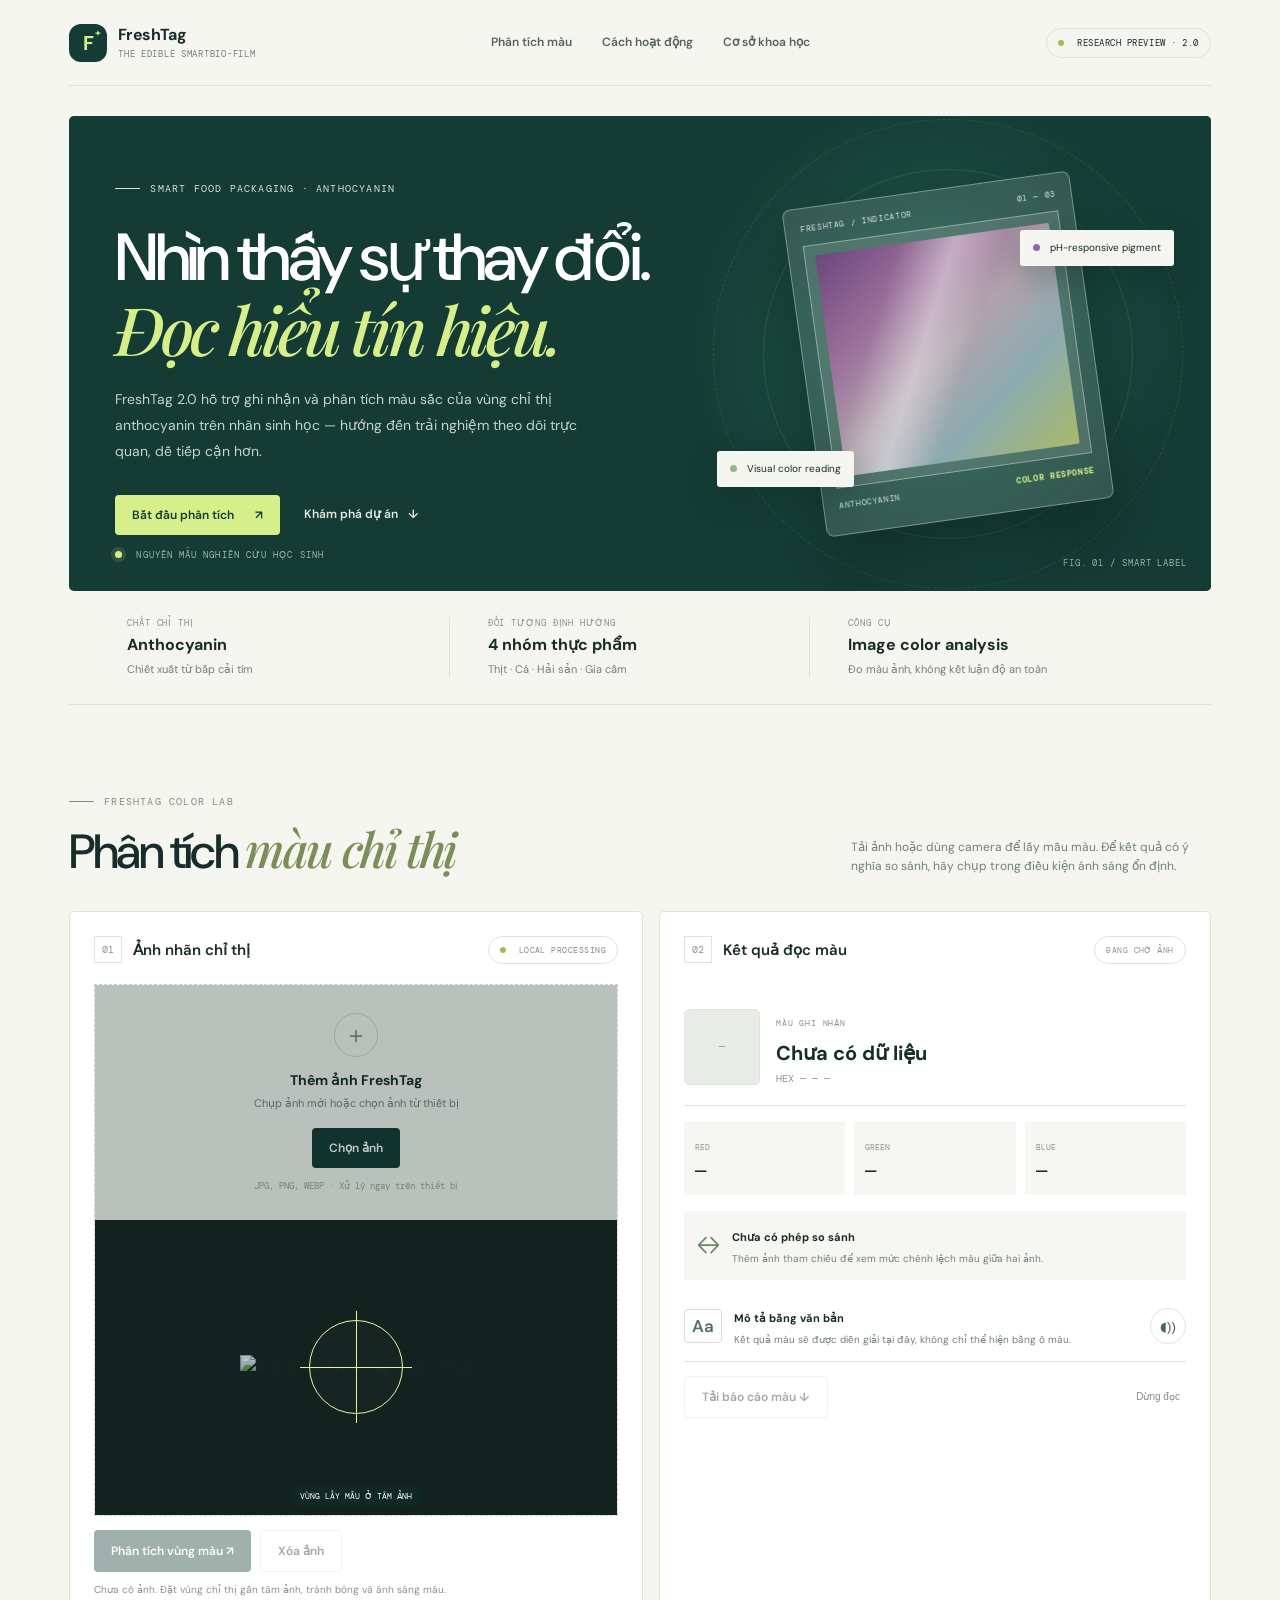
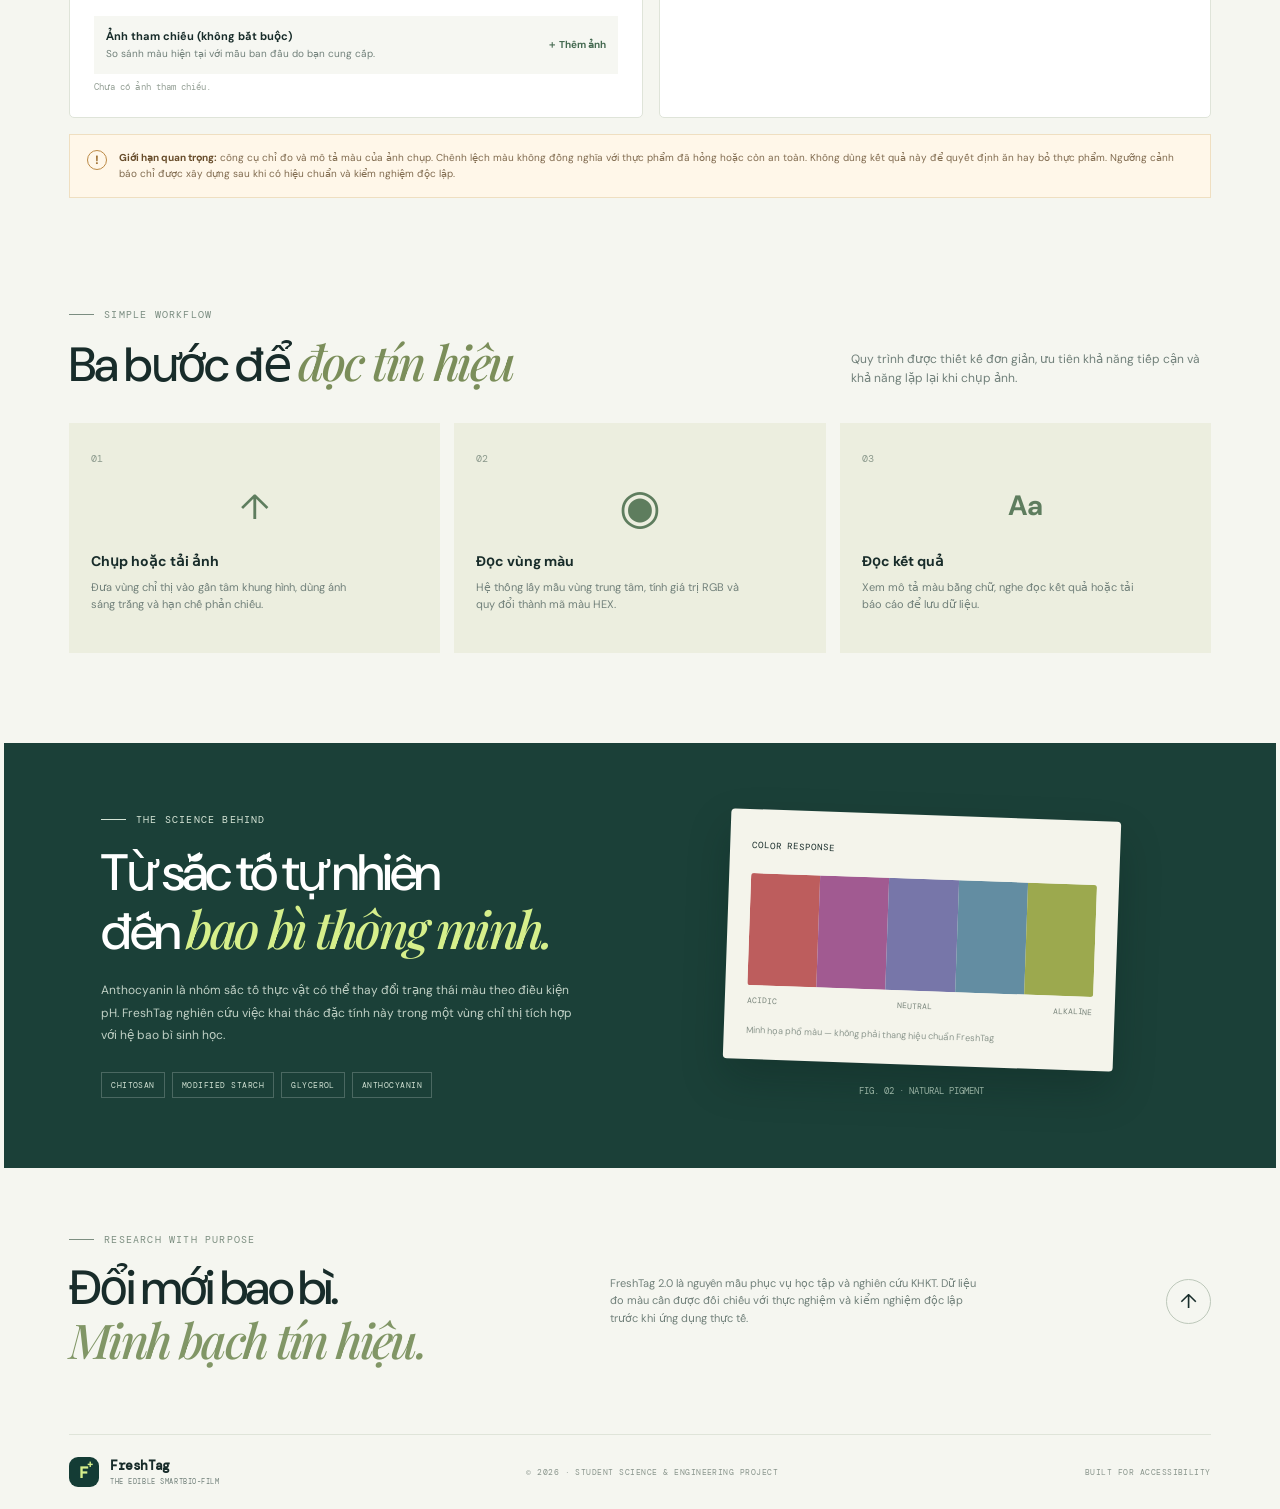
==== index.html @ a579eefa "Add files via upload" ====
<!doctype html>
<html lang="vi">
<head>
  <meta charset="utf-8">
  <meta name="viewport" content="width=device-width, initial-scale=1">
  <meta name="theme-color" content="#102b2a">
  <meta name="description" content="FreshTag 2.0 — công cụ hỗ trợ đọc màu nhãn chỉ thị anthocyanin trong nghiên cứu bao bì thực phẩm thông minh.">
  <title>FreshTag 2.0 | SmartBio-Film</title>
  <link rel="stylesheet" href="styles.css">
</head>
<body>
  <div class="app-shell">
    <header class="topbar">
      <a class="brand" href="#home" aria-label="FreshTag 2.0 trang chủ">
        <span class="brand-mark">F<span>+</span></span>
        <span><strong>FreshTag</strong><small>THE EDIBLE SMARTBIO-FILM</small></span>
      </a>
      <nav aria-label="Điều hướng chính">
        <a href="#scanner">Phân tích màu</a><a href="#how">Cách hoạt động</a><a href="#science">Cơ sở khoa học</a>
      </nav>
      <span class="version-pill"><i></i> RESEARCH PREVIEW · 2.0</span>
    </header>

    <main id="home">
      <section class="hero">
        <div class="hero-copy">
          <div class="eyebrow"><span class="eyebrow-line"></span> SMART FOOD PACKAGING · ANTHOCYANIN</div>
          <h1>Nhìn thấy sự thay đổi.<br><em>Đọc hiểu tín hiệu.</em></h1>
          <p>FreshTag 2.0 hỗ trợ ghi nhận và phân tích màu sắc của vùng chỉ thị anthocyanin trên nhãn sinh học — hướng đến trải nghiệm theo dõi trực quan, dễ tiếp cận hơn.</p>
          <div class="hero-actions"><a class="btn btn-light" href="#scanner">Bắt đầu phân tích <span>↗</span></a><a class="text-link" href="#science">Khám phá dự án <span>↓</span></a></div>
          <div class="hero-foot"><span class="pulse"></span> NGUYÊN MẪU NGHIÊN CỨU HỌC SINH</div>
        </div>
        <div class="hero-art" aria-label="Minh họa nhãn chỉ thị màu FreshTag">
          <div class="orbit orbit-one"></div><div class="orbit orbit-two"></div>
          <div class="film-card"><div class="film-top"><span>FRESHTAG / INDICATOR</span><span>01 — 03</span></div><div class="film-window"><div class="film-gradient"></div><div class="film-gloss"></div></div><div class="film-bottom"><span>ANTHOCYANIN</span><strong>COLOR RESPONSE</strong></div></div>
          <div class="float-note note-top"><span class="note-dot purple"></span> pH-responsive pigment</div>
          <div class="float-note note-bottom"><span class="note-dot mint"></span> Visual color reading</div>
          <span class="hero-index">FIG. 01 / SMART LABEL</span>
        </div>
      </section>

      <section class="stats-strip" aria-label="Thông tin dự án">
        <div><span class="stat-label">CHẤT CHỈ THỊ</span><strong>Anthocyanin</strong><small>Chiết xuất từ bắp cải tím</small></div>
        <div><span class="stat-label">ĐỐI TƯỢNG ĐỊNH HƯỚNG</span><strong>4 nhóm thực phẩm</strong><small>Thịt · Cá · Hải sản · Gia cầm</small></div>
        <div><span class="stat-label">CÔNG CỤ</span><strong>Image color analysis</strong><small>Đo màu ảnh, không kết luận độ an toàn</small></div>
      </section>

      <section class="section scanner-section" id="scanner">
        <div class="section-heading"><div><div class="eyebrow dark"><span class="eyebrow-line"></span> FRESHTAG COLOR LAB</div><h2>Phân tích <em>màu chỉ thị</em></h2></div><p>Tải ảnh hoặc dùng camera để lấy mẫu màu. Để kết quả có ý nghĩa so sánh, hãy chụp trong điều kiện ánh sáng ổn định.</p></div>
        <div class="lab-grid">
          <div class="panel capture-panel">
            <div class="panel-head"><div><span class="step-number">01</span><h3>Ảnh nhãn chỉ thị</h3></div><span class="live-tag"><i></i> LOCAL PROCESSING</span></div>
            <div class="upload-zone" id="dropZone">
              <input id="photoInput" type="file" accept="image/*" capture="environment" hidden>
              <div id="emptyState" class="empty-state"><div class="upload-icon">＋</div><strong>Thêm ảnh FreshTag</strong><span>Chụp ảnh mới hoặc chọn ảnh từ thiết bị</span><button class="btn btn-dark" id="choosePhoto" type="button">Chọn ảnh</button><small>JPG, PNG, WEBP · Xử lý ngay trên thiết bị</small></div>
              <div id="previewWrap" class="preview-wrap" hidden><img id="preview" alt="Ảnh nhãn FreshTag được chọn"><div class="sample-guide"><span></span></div><div class="guide-caption">VÙNG LẤY MẪU Ở TÂM ẢNH</div></div>
            </div>
            <div class="capture-actions"><button class="btn btn-dark" id="analyzeBtn" type="button" disabled>Phân tích vùng màu <span>↗</span></button><button class="btn btn-outline" id="clearBtn" type="button" disabled>Xóa ảnh</button></div>
            <p class="helper-text" id="fileStatus" aria-live="polite">Chưa có ảnh. Đặt vùng chỉ thị gần tâm ảnh, tránh bóng và ánh sáng màu.</p>
            <div class="reference-box"><div><strong>Ảnh tham chiếu (không bắt buộc)</strong><span>So sánh màu hiện tại với mẫu ban đầu do bạn cung cấp.</span></div><label class="reference-button" for="referenceInput">＋ Thêm ảnh<input id="referenceInput" type="file" accept="image/*" hidden></label></div>
            <div class="reference-status" id="referenceStatus">Chưa có ảnh tham chiếu.</div>
          </div>

          <div class="panel result-panel" aria-live="polite">
            <div class="panel-head"><div><span class="step-number">02</span><h3>Kết quả đọc màu</h3></div><span class="result-state" id="resultState">ĐANG CHỜ ẢNH</span></div>
            <div class="result-main"><div class="color-swatch" id="colorSwatch"><span>—</span></div><div><span class="result-overline">MÀU GHI NHẬN</span><h4 id="colorName">Chưa có dữ liệu</h4><p id="colorHex">HEX — — —</p></div></div>
            <div class="metric-grid"><div class="metric"><span>RED</span><strong id="redValue">—</strong></div><div class="metric"><span>GREEN</span><strong id="greenValue">—</strong></div><div class="metric"><span>BLUE</span><strong id="blueValue">—</strong></div></div>
            <div class="compare-result" id="compareResult"><span class="compare-icon">↔</span><div><strong>Chưa có phép so sánh</strong><p>Thêm ảnh tham chiếu để xem mức chênh lệch màu giữa hai ảnh.</p></div></div>
            <div class="plain-language"><span class="access-icon">Aa</span><div><strong>Mô tả bằng văn bản</strong><p id="plainDescription">Kết quả màu sẽ được diễn giải tại đây, không chỉ thể hiện bằng ô màu.</p></div><button id="speakBtn" class="icon-button" type="button" aria-label="Đọc kết quả thành tiếng" title="Đọc kết quả">◖))</button></div>
            <div class="result-actions"><button id="downloadBtn" class="btn btn-outline" type="button" disabled>Tải báo cáo màu ↓</button><button id="stopSpeakBtn" class="text-button" type="button">Dừng đọc</button></div>
          </div>
        </div>
        <div class="safety-note"><span class="safety-symbol">!</span><p><strong>Giới hạn quan trọng:</strong> công cụ chỉ đo và mô tả màu của ảnh chụp. Chênh lệch màu không đồng nghĩa với thực phẩm đã hỏng hoặc còn an toàn. Không dùng kết quả này để quyết định ăn hay bỏ thực phẩm. Ngưỡng cảnh báo chỉ được xây dựng sau khi có hiệu chuẩn và kiểm nghiệm độc lập.</p></div>
      </section>

      <section class="section how-section" id="how"><div class="section-heading"><div><div class="eyebrow dark"><span class="eyebrow-line"></span> SIMPLE WORKFLOW</div><h2>Ba bước để <em>đọc tín hiệu</em></h2></div><p>Quy trình được thiết kế đơn giản, ưu tiên khả năng tiếp cận và khả năng lặp lại khi chụp ảnh.</p></div>
        <div class="steps-grid"><article class="step-card"><span>01</span><div class="step-illustration upload-illus">↑</div><h3>Chụp hoặc tải ảnh</h3><p>Đưa vùng chỉ thị vào gần tâm khung hình, dùng ánh sáng trắng và hạn chế phản chiếu.</p></article><article class="step-card"><span>02</span><div class="step-illustration scan-illus">◉</div><h3>Đọc vùng màu</h3><p>Hệ thống lấy mẫu vùng trung tâm, tính giá trị RGB và quy đổi thành mã màu HEX.</p></article><article class="step-card"><span>03</span><div class="step-illustration read-illus">Aa</div><h3>Đọc kết quả</h3><p>Xem mô tả màu bằng chữ, nghe đọc kết quả hoặc tải báo cáo để lưu dữ liệu.</p></article></div>
      </section>

      <section class="science-section" id="science"><div class="science-copy"><div class="eyebrow"><span class="eyebrow-line"></span> THE SCIENCE BEHIND</div><h2>Từ sắc tố tự nhiên<br>đến <em>bao bì thông minh.</em></h2><p>Anthocyanin là nhóm sắc tố thực vật có thể thay đổi trạng thái màu theo điều kiện pH. FreshTag nghiên cứu việc khai thác đặc tính này trong một vùng chỉ thị tích hợp với hệ bao bì sinh học.</p><div class="science-tags"><span>CHITOSAN</span><span>MODIFIED STARCH</span><span>GLYCEROL</span><span>ANTHOCYANIN</span></div></div><div class="science-visual"><div class="ph-card"><span>COLOR RESPONSE</span><div class="ph-spectrum"><i></i><i></i><i></i><i></i><i></i></div><div class="ph-labels"><span>ACIDIC</span><span>NEUTRAL</span><span>ALKALINE</span></div><small>Minh họa phổ màu — không phải thang hiệu chuẩn FreshTag</small></div><div class="science-caption">FIG. 02 · NATURAL PIGMENT</div></div></section>

      <section class="closing-banner"><div><span class="eyebrow"><span class="eyebrow-line"></span> RESEARCH WITH PURPOSE</span><h2>Đổi mới bao bì.<br><em>Minh bạch tín hiệu.</em></h2></div><p>FreshTag 2.0 là nguyên mẫu phục vụ học tập và nghiên cứu KHKT. Dữ liệu đo màu cần được đối chiếu với thực nghiệm và kiểm nghiệm độc lập trước khi ứng dụng thực tế.</p><a href="#scanner" class="round-link" aria-label="Quay lại công cụ phân tích">↑</a></section>
    </main>
    <footer><a class="brand footer-brand" href="#home"><span class="brand-mark">F<span>+</span></span><span><strong>FreshTag</strong><small>THE EDIBLE SMARTBIO-FILM</small></span></a><span>© 2026 · STUDENT SCIENCE & ENGINEERING PROJECT</span><span>BUILT FOR ACCESSIBILITY</span></footer>
  </div>
  <canvas id="workCanvas" hidden></canvas>
  <script src="app.js" defer></script>
</body>
</html>
---- styles.css ----
@import url('https://fonts.googleapis.com/css2?family=DM+Mono:wght@400;500&family=DM+Sans:wght@400;500;600;700&family=Playfair+Display:ital,wght@0,500;0,600;1,500;1,600&display=swap');
:root{--ink:#182c2a;--muted:#71807a;--green:#143c35;--lime:#d6ef8b;--paper:#f5f6f0;--line:#dfe4d9;--white:#fff;--purple:#8e68a8}*{box-sizing:border-box}html{scroll-behavior:smooth}body{margin:0;background:var(--paper);color:var(--ink);font-family:'DM Sans',Arial,sans-serif;font-size:15px;line-height:1.6}.app-shell{max-width:1440px;margin:auto;padding:0 5.4%}.topbar{height:86px;display:flex;align-items:center;justify-content:space-between;border-bottom:1px solid var(--line);gap:24px}.brand{display:flex;align-items:center;gap:11px;color:var(--ink);text-decoration:none}.brand-mark{width:38px;height:38px;border-radius:12px;background:var(--green);color:var(--lime);display:grid;place-items:center;font-weight:700;font-size:20px;position:relative}.brand-mark span{font-size:10px;position:absolute;right:6px;top:1px}.brand strong,.brand small{display:block;line-height:1.2}.brand strong{font-size:16px;letter-spacing:-.04em}.brand small{font:9px 'DM Mono',monospace;letter-spacing:.08em;color:var(--muted);margin-top:4px}.topbar nav{display:flex;gap:30px}.topbar nav a,.text-link{font-size:12px;font-weight:600;color:#56645d;text-decoration:none}.topbar nav a:hover,.text-link:hover{color:#000}.version-pill,.live-tag,.result-state{font:9px 'DM Mono',monospace;letter-spacing:.06em;border:1px solid var(--line);border-radius:30px;padding:8px 11px;white-space:nowrap}.version-pill i,.live-tag i{display:inline-block;width:6px;height:6px;background:#9cbd54;border-radius:50%;margin-right:7px}.hero{margin:30px 0 0;background:var(--green);color:white;border-radius:5px;min-height:475px;display:grid;grid-template-columns:1.08fr .92fr;overflow:hidden;position:relative}.hero-copy{padding:66px 0 50px 7.5%;position:relative;z-index:2}.eyebrow{font:10px 'DM Mono',monospace;letter-spacing:.12em;color:#d5e4d6;display:flex;align-items:center;gap:10px}.eyebrow-line{width:25px;height:1px;background:currentColor;display:inline-block}.hero h1,.science-copy h2,.closing-banner h2{font-size:clamp(42px,5.2vw,68px);letter-spacing:-.055em;line-height:1.06;font-weight:500;margin:28px 0 18px}.hero h1 em,.science-copy h2 em,.closing-banner h2 em,.section-heading h2 em{font-family:'Playfair Display',serif;font-weight:500;color:var(--lime)}.hero-copy>p{max-width:490px;color:#c3d4ca;font-size:14px;line-height:1.85}.hero-actions{display:flex;align-items:center;gap:24px;margin-top:30px}.btn{border:0;border-radius:4px;padding:12px 17px;font:600 12px 'DM Sans',sans-serif;cursor:pointer;transition:.2s}.btn:disabled{opacity:.4;cursor:not-allowed}.btn-light{background:var(--lime);color:var(--green);text-decoration:none}.btn-light span{padding-left:18px}.text-link{color:#e0e9e2}.text-link span{padding-left:7px}.hero-foot{position:absolute;bottom:30px;left:7.5%;font:9px 'DM Mono',monospace;letter-spacing:.12em;color:#9eb8a8}.pulse{display:inline-block;width:7px;height:7px;border-radius:50%;background:var(--lime);margin-right:8px;box-shadow:0 0 0 4px #d6ef8b22}.hero-art{position:relative;display:grid;place-items:center;background:radial-gradient(circle at 48% 48%,#2d6658 0,#1b4b41 37%,#143c35 68%)}.orbit{position:absolute;border:1px solid #b5d3ba22;border-radius:50%;width:370px;height:370px}.orbit-two{width:470px;height:470px;border-style:dashed}.film-card{width:min(290px,65%);height:330px;background:#e6efdc22;border:1px solid #e3f0d866;border-radius:8px;padding:15px;transform:rotate(-8deg);box-shadow:0 30px 60px #061b1680;backdrop-filter:blur(5px);z-index:1}.film-top,.film-bottom{display:flex;justify-content:space-between;font:8px 'DM Mono',monospace;letter-spacing:.08em;color:#d7e6d9}.film-window{height:245px;margin:12px 0;background:#ffffff20;border:1px solid #ffffff60;padding:10px;position:relative;overflow:hidden}.film-gradient{height:100%;background:linear-gradient(140deg,#6e467f,#9c719b 28%,#b1a3ad 50%,#8babb0 72%,#a9b96b);border-radius:2px}.film-gloss{position:absolute;inset:10px;background:linear-gradient(115deg,transparent 25%,#ffffff66 42%,transparent 57%)}.film-bottom strong{color:var(--lime)}.float-note{position:absolute;z-index:2;background:#f5f6f0;color:var(--ink);padding:10px 13px;border-radius:3px;font-size:10px;box-shadow:0 10px 30px #061b1640}.note-top{top:24%;right:7%}.note-bottom{bottom:22%;left:6%}.note-dot{display:inline-block;width:7px;height:7px;border-radius:50%;margin-right:7px}.purple{background:#9465a4}.mint{background:#8cba83}.hero-index{position:absolute;bottom:22px;right:24px;font:9px 'DM Mono',monospace;color:#9eb8a8;letter-spacing:.1em}.stats-strip{display:grid;grid-template-columns:repeat(3,1fr);padding:26px 3.5%;border-bottom:1px solid var(--line);gap:20px}.stats-strip>div{display:flex;flex-direction:column;gap:3px;border-right:1px solid var(--line);padding-left:18px}.stats-strip>div:last-child{border:0}.stat-label,.result-overline{font:9px 'DM Mono',monospace;letter-spacing:.1em;color:#87938b}.stats-strip strong{font-size:16px}.stats-strip small{color:var(--muted);font-size:11px}.section{padding:90px 0}.section-heading{display:flex;justify-content:space-between;align-items:end;gap:30px;margin-bottom:32px}.eyebrow.dark{color:#7b8d81}.section-heading h2{font-size:clamp(34px,4vw,48px);font-weight:500;letter-spacing:-.05em;line-height:1.1;margin:14px 0 0}.section-heading h2 em{color:#7b8e5a}.section-heading>p{max-width:360px;color:var(--muted);font-size:12px;margin:0 0 3px}.lab-grid{display:grid;grid-template-columns:1.02fr .98fr;gap:16px}.panel{background:white;border:1px solid var(--line);padding:24px;border-radius:5px;min-width:0}.panel-head{display:flex;justify-content:space-between;align-items:center;margin-bottom:20px;gap:12px}.panel-head>div{display:flex;align-items:center;gap:11px}.step-number{font:10px 'DM Mono',monospace;color:#87958a;border:1px solid var(--line);padding:6px 7px}.panel h3{font-size:15px;margin:0;font-weight:600}.live-tag{font-size:8px;color:#7b8a7f}.upload-zone{min-height:295px;border:1px dashed #cbd5c9;background:#f7f8f4;display:grid;place-items:center;position:relative;overflow:hidden}.empty-state{display:flex;align-items:center;flex-direction:column;text-align:center;padding:28px 15px}.upload-icon{width:44px;height:44px;border:1px solid #cdd8c9;border-radius:50%;display:grid;place-items:center;font-size:24px;color:#738a73;margin-bottom:12px}.empty-state strong{font-size:14px}.empty-state>span{font-size:11px;color:var(--muted);margin:4px 0 15px}.empty-state small{font:9px 'DM Mono',monospace;color:#9aa59b;margin-top:12px}.btn-dark{background:var(--green);color:white}.btn-dark:hover{background:#22584d}.btn-outline{background:white;color:var(--ink);border:1px solid var(--line)}.preview-wrap{width:100%;height:295px;position:relative;background:#172522;display:grid;place-items:center}.preview-wrap img{max-width:100%;max-height:100%;object-fit:contain}.sample-guide{position:absolute;width:94px;height:94px;border:1px solid #e5f3a9;box-shadow:0 0 0 999px #071c1640;border-radius:50%;pointer-events:none}.sample-guide:before,.sample-guide:after{content:'';position:absolute;background:#e5f3a9}.sample-guide:before{width:1px;height:112px;left:50%;top:-10px}.sample-guide:after{height:1px;width:112px;top:50%;left:-10px}.guide-caption{position:absolute;bottom:10px;left:50%;transform:translateX(-50%);background:#102b2acc;color:white;padding:4px 8px;font:8px 'DM Mono',monospace;white-space:nowrap}.capture-actions{display:flex;gap:9px;margin-top:14px}.helper-text{font-size:10px;color:#87938b;min-height:18px}.reference-box{display:flex;align-items:center;justify-content:space-between;gap:10px;background:#f6f7f2;padding:12px;margin-top:16px}.reference-box strong,.reference-box span{display:block}.reference-box strong{font-size:11px}.reference-box span{font-size:10px;color:var(--muted)}.reference-button{font-size:10px;font-weight:700;white-space:nowrap;cursor:pointer;color:#456a51}.reference-status{font:9px 'DM Mono',monospace;color:#96a197;margin-top:7px}.result-state{font-size:8px;color:#8c998f}.result-main{display:flex;align-items:center;gap:16px;padding:25px 0 20px;border-bottom:1px solid var(--line)}.color-swatch{width:76px;height:76px;border-radius:5px;background:#e9ede7;display:grid;place-items:center;border:1px solid #e0e5dc;color:#8b978c;font:10px 'DM Mono',monospace;flex-shrink:0}.result-overline{font-size:8px}.result-main h4{font-size:20px;margin:4px 0 0}.result-main p{font:10px 'DM Mono',monospace;color:#8b978c;margin:3px 0 0}.metric-grid{display:grid;grid-template-columns:repeat(3,1fr);gap:9px;margin:16px 0}.metric{background:#f6f7f3;padding:11px}.metric span{font:8px 'DM Mono',monospace;color:#87938b}.metric strong{display:block;font:19px 'DM Mono',monospace;margin-top:2px}.compare-result{display:flex;gap:12px;align-items:center;background:#f6f7f3;padding:13px;margin:12px 0}.compare-icon{font-size:23px;color:#6e856b}.compare-result strong,.plain-language strong{font-size:11px}.compare-result p,.plain-language p{font-size:10px;color:var(--muted);margin:3px 0 0}.plain-language{display:flex;align-items:center;gap:12px;padding:13px 0}.access-icon{font:600 17px 'DM Sans';border:1px solid #d5ded2;padding:5px 7px;border-radius:4px;color:#54715b}.plain-language>div{flex:1}.icon-button{border:1px solid var(--line);background:white;border-radius:50%;width:36px;height:36px;cursor:pointer;color:#486a50}.result-actions{display:flex;align-items:center;justify-content:space-between;border-top:1px solid var(--line);padding-top:14px}.text-button{border:0;background:none;color:#849087;font-size:10px;cursor:pointer}.safety-note{display:flex;gap:12px;align-items:flex-start;background:#fff7e9;border:1px solid #efdfc1;padding:15px 17px;margin-top:16px}.safety-symbol{width:20px;height:20px;border:1px solid #bc8a46;color:#9d6e30;border-radius:50%;text-align:center;font-weight:700;font-size:12px;flex-shrink:0}.safety-note p{font-size:10px;color:#806b4f;margin:0}.safety-note strong{color:#674c2a}.how-section{padding-top:20px;padding-bottom:90px}.steps-grid{display:grid;grid-template-columns:repeat(3,1fr);gap:14px}.step-card{background:#eceedf;padding:22px;min-height:230px;position:relative}.step-card>span{font:10px 'DM Mono',monospace;color:#8b998c}.step-illustration{height:75px;display:grid;place-items:center;font-size:35px;color:#5e7d5e}.scan-illus{font-size:48px}.read-illus{font-size:28px;font-weight:700}.step-card h3{font-size:14px;margin:6px 0}.step-card p{font-size:11px;color:var(--muted);max-width:280px;margin:0}.science-section{background:#1b4038;color:white;margin:0 -5.7%;padding:70px 8.5%;display:grid;grid-template-columns:1fr 1fr;gap:50px;align-items:center}.science-copy h2{font-size:clamp(36px,4vw,52px);margin:20px 0}.science-copy p{max-width:480px;color:#c0d0c5;font-size:12px;line-height:1.9}.science-tags{display:flex;flex-wrap:wrap;gap:7px;margin-top:25px}.science-tags span{font:8px 'DM Mono',monospace;letter-spacing:.06em;border:1px solid #ffffff35;padding:7px 9px;color:#d1e1d3}.science-visual{display:flex;flex-direction:column;align-items:center}.ph-card{width:min(390px,100%);background:#f4f4eb;color:var(--ink);padding:22px;border-radius:4px;transform:rotate(2deg);box-shadow:0 20px 40px #071d1840}.ph-card>span{font:9px 'DM Mono',monospace;letter-spacing:.1em}.ph-spectrum{display:flex;height:112px;margin:18px 0 10px;overflow:hidden;border-radius:3px}.ph-spectrum i{flex:1}.ph-spectrum i:nth-child(1){background:#bd5d5d}.ph-spectrum i:nth-child(2){background:#a15a91}.ph-spectrum i:nth-child(3){background:#7776a9}.ph-spectrum i:nth-child(4){background:#638da2}.ph-spectrum i:nth-child(5){background:#9ca94e}.ph-labels{display:flex;justify-content:space-between;font:8px 'DM Mono',monospace;color:#78847a}.ph-card small{display:block;margin-top:18px;color:#8b968d;font-size:9px}.science-caption{font:9px 'DM Mono',monospace;color:#a8c1b1;margin-top:20px}.closing-banner{display:flex;align-items:center;justify-content:space-between;gap:30px;padding:65px 0}.closing-banner .eyebrow{color:#7d8f81}.closing-banner h2{font-size:clamp(35px,4vw,48px);margin:17px 0 0}.closing-banner h2 em{color:#819666}.closing-banner>p{max-width:370px;color:var(--muted);font-size:11px}.round-link{width:45px;height:45px;display:grid;place-items:center;border:1px solid #bdc8ba;border-radius:50%;text-decoration:none;color:var(--ink);font-size:20px;flex-shrink:0}footer{min-height:75px;border-top:1px solid var(--line);display:flex;justify-content:space-between;align-items:center;gap:15px;color:#89958c;font:8px 'DM Mono',monospace;letter-spacing:.06em}.footer-brand .brand-mark{width:30px;height:30px;border-radius:9px;font-size:16px}.footer-brand strong{font-size:13px}.footer-brand small{font-size:7px}
@media(max-width:850px){.app-shell{padding:0 4%}.topbar nav{gap:14px}.topbar nav a{font-size:10px}.version-pill{display:none}.hero{grid-template-columns:1fr .8fr}.hero-copy{padding-left:6%;}.hero h1{font-size:48px}.science-section{margin:0 -4.2%;padding:60px 6%}.lab-grid{grid-template-columns:1fr 1fr}.panel{padding:17px}.live-tag{display:none}}
@media(max-width:620px){.app-shell{padding:0 17px}.topbar{height:70px}.topbar nav{display:none}.hero{grid-template-columns:1fr;min-height:0}.hero-copy{padding:43px 25px 65px}.hero h1{font-size:46px}.hero-art{min-height:310px}.film-card{height:245px;width:205px}.film-window{height:160px}.orbit{width:260px;height:260px}.orbit-two{width:320px;height:320px}.note-top{top:14%;right:4%}.note-bottom{bottom:13%;left:3%}.hero-foot{bottom:23px;left:25px}.stats-strip{grid-template-columns:1fr;padding:17px 5%;gap:13px}.stats-strip>div{border-right:0;border-bottom:1px solid var(--line);padding:0 0 12px}.stats-strip>div:last-child{border:0;padding-bottom:0}.section{padding:65px 0}.section-heading{display:block}.section-heading>p{margin-top:13px}.lab-grid{grid-template-columns:1fr}.panel{padding:17px}.upload-zone,.preview-wrap{min-height:260px;height:260px}.steps-grid{grid-template-columns:1fr}.step-card{min-height:190px}.science-section{margin:0 -17px;padding:48px 23px;grid-template-columns:1fr;gap:35px}.science-copy h2{font-size:42px}.ph-card{max-width:340px}.closing-banner{padding:48px 0;display:grid;grid-template-columns:1fr auto}.closing-banner>p{grid-column:1/-1;grid-row:2;margin:0}.closing-banner h2{font-size:39px}footer{padding:18px 0;flex-wrap:wrap}footer>span:last-child{display:none}}
@media(prefers-reduced-motion:reduce){html{scroll-behavior:auto}*{transition:none!important}}
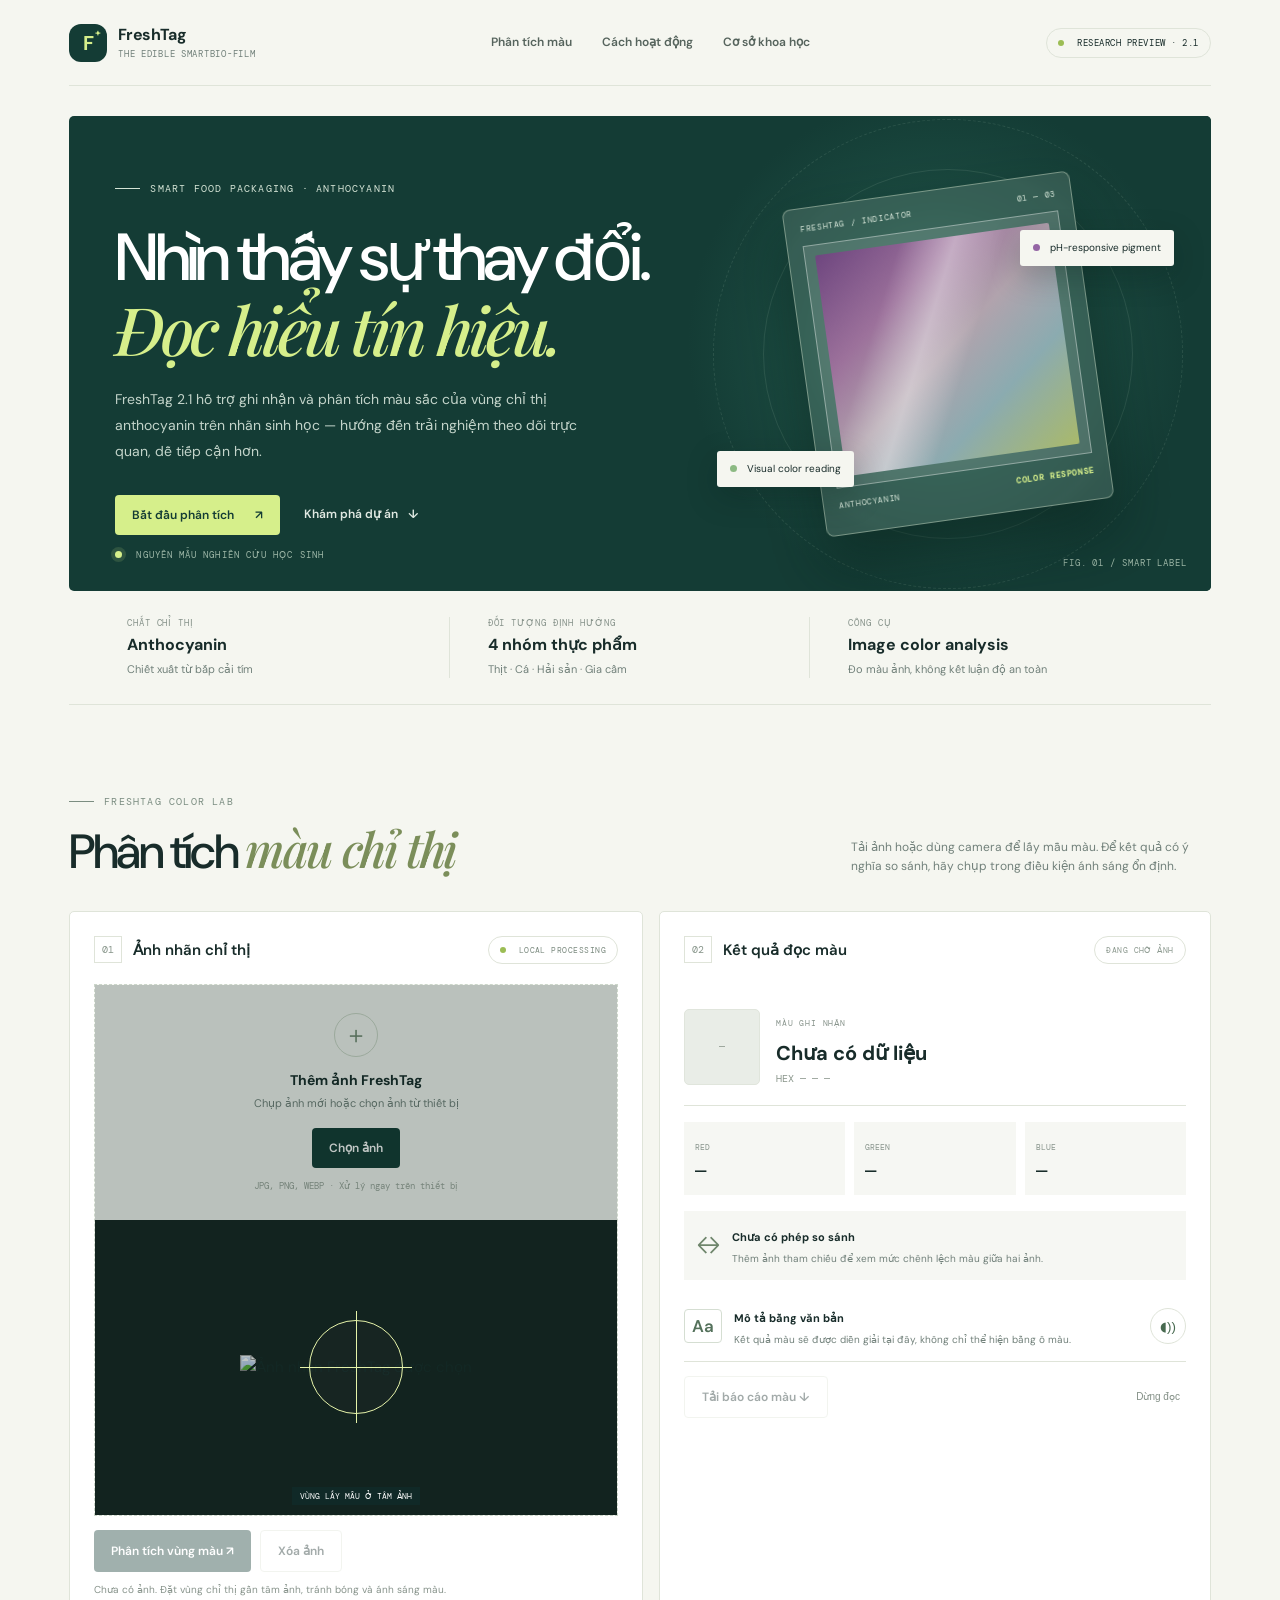
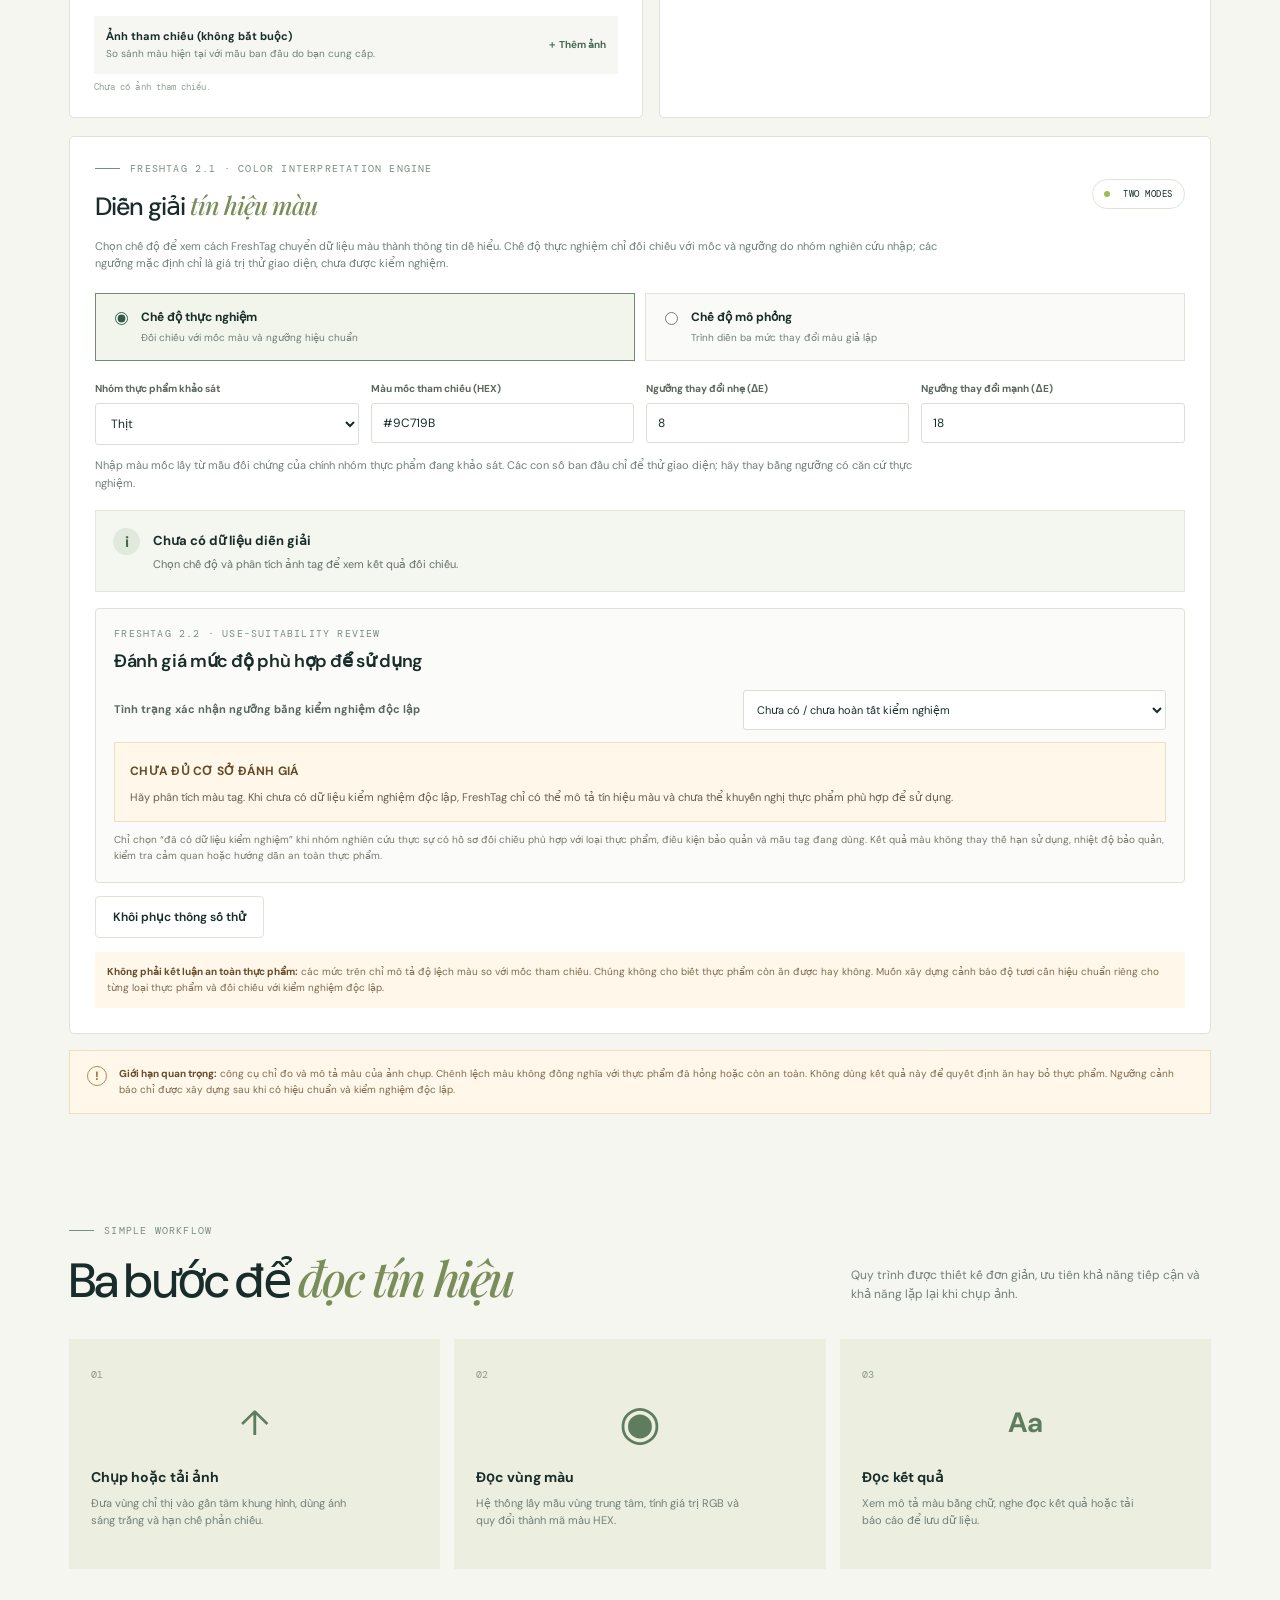
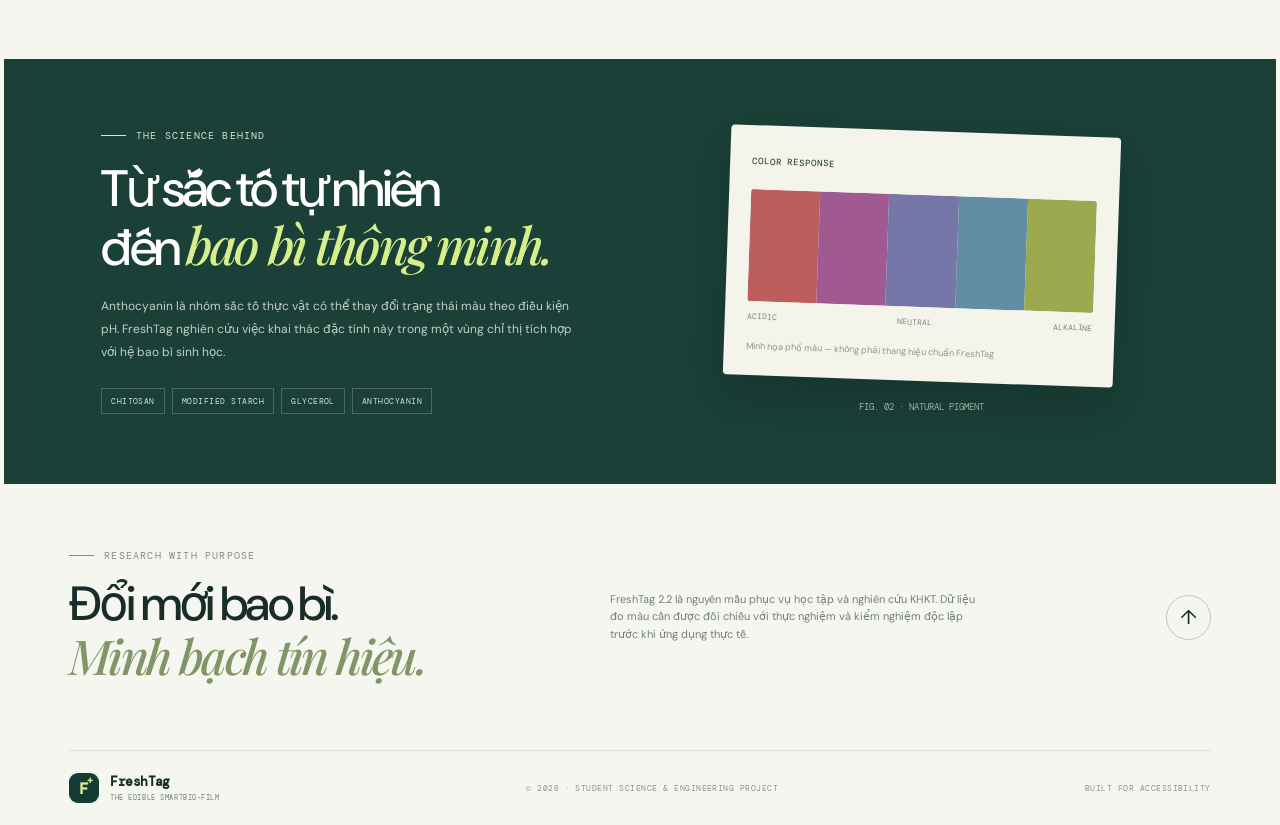
==== commit 1cd4def0: "Add files via upload" ====
--- a/index.html
+++ b/index.html
@@ -4,8 +4,8 @@
   <meta charset="utf-8">
   <meta name="viewport" content="width=device-width, initial-scale=1">
   <meta name="theme-color" content="#102b2a">
-  <meta name="description" content="FreshTag 2.0 — công cụ hỗ trợ đọc màu nhãn chỉ thị anthocyanin trong nghiên cứu bao bì thực phẩm thông minh.">
-  <title>FreshTag 2.0 | SmartBio-Film</title>
+  <meta name="description" content="FreshTag 2.1 — công cụ hỗ trợ đọc màu nhãn chỉ thị anthocyanin trong nghiên cứu bao bì thực phẩm thông minh.">
+  <title>FreshTag 2.1 | SmartBio-Film</title>
   <link rel="stylesheet" href="styles.css">
 </head>
 <body>
@@ -18,7 +18,7 @@
       <nav aria-label="Điều hướng chính">
         <a href="#scanner">Phân tích màu</a><a href="#how">Cách hoạt động</a><a href="#science">Cơ sở khoa học</a>
       </nav>
-      <span class="version-pill"><i></i> RESEARCH PREVIEW · 2.0</span>
+      <span class="version-pill"><i></i> RESEARCH PREVIEW · 2.1</span>
     </header>
 
     <main id="home">
@@ -26,7 +26,7 @@
         <div class="hero-copy">
           <div class="eyebrow"><span class="eyebrow-line"></span> SMART FOOD PACKAGING · ANTHOCYANIN</div>
           <h1>Nhìn thấy sự thay đổi.<br><em>Đọc hiểu tín hiệu.</em></h1>
-          <p>FreshTag 2.0 hỗ trợ ghi nhận và phân tích màu sắc của vùng chỉ thị anthocyanin trên nhãn sinh học — hướng đến trải nghiệm theo dõi trực quan, dễ tiếp cận hơn.</p>
+          <p>FreshTag 2.1 hỗ trợ ghi nhận và phân tích màu sắc của vùng chỉ thị anthocyanin trên nhãn sinh học — hướng đến trải nghiệm theo dõi trực quan, dễ tiếp cận hơn.</p>
           <div class="hero-actions"><a class="btn btn-light" href="#scanner">Bắt đầu phân tích <span>↗</span></a><a class="text-link" href="#science">Khám phá dự án <span>↓</span></a></div>
           <div class="hero-foot"><span class="pulse"></span> NGUYÊN MẪU NGHIÊN CỨU HỌC SINH</div>
         </div>
@@ -70,6 +70,36 @@
             <div class="result-actions"><button id="downloadBtn" class="btn btn-outline" type="button" disabled>Tải báo cáo màu ↓</button><button id="stopSpeakBtn" class="text-button" type="button">Dừng đọc</button></div>
           </div>
         </div>
+        <section class="interpretation-panel" id="interpretation">
+          <div class="interpretation-heading"><div><div class="eyebrow dark"><span class="eyebrow-line"></span> FRESHTAG 2.1 · COLOR INTERPRETATION ENGINE</div><h3>Diễn giải <em>tín hiệu màu</em></h3></div><span class="version-pill"><i></i> TWO MODES</span></div>
+          <p class="interpretation-intro">Chọn chế độ để xem cách FreshTag chuyển dữ liệu màu thành thông tin dễ hiểu. Chế độ thực nghiệm chỉ đối chiếu với mốc và ngưỡng do nhóm nghiên cứu nhập; các ngưỡng mặc định chỉ là giá trị thử giao diện, chưa được kiểm nghiệm.</p>
+          <div class="mode-switch" role="group" aria-label="Chọn chế độ">
+            <label><input type="radio" name="analysisMode" value="calibrated" checked><span><strong>Chế độ thực nghiệm</strong><small>Đối chiếu với mốc màu và ngưỡng hiệu chuẩn</small></span></label>
+            <label><input type="radio" name="analysisMode" value="demo"><span><strong>Chế độ mô phỏng</strong><small>Trình diễn ba mức thay đổi màu giả lập</small></span></label>
+          </div>
+          <div class="calibration-controls" id="calibrationControls">
+            <label>Nhóm thực phẩm khảo sát<select id="foodType"><option value="Thịt">Thịt</option><option value="Cá">Cá</option><option value="Hải sản">Hải sản</option><option value="Gia cầm">Gia cầm</option></select></label>
+            <label>Màu mốc tham chiếu (HEX)<input id="baselineHex" type="text" value="#9C719B" maxlength="7" inputmode="text" aria-describedby="baselineHelp"></label>
+            <label>Ngưỡng thay đổi nhẹ (ΔE)<input id="thresholdOne" type="number" min="0.1" max="100" step="0.1" value="8"></label>
+            <label>Ngưỡng thay đổi mạnh (ΔE)<input id="thresholdTwo" type="number" min="0.2" max="150" step="0.1" value="18"></label>
+            <p id="baselineHelp" class="control-help">Nhập màu mốc lấy từ mẫu đối chứng của chính nhóm thực phẩm đang khảo sát. Các con số ban đầu chỉ để thử giao diện; hãy thay bằng ngưỡng có căn cứ thực nghiệm.</p>
+          </div>
+          <div class="demo-controls" id="demoControls" hidden>
+            <label>Kịch bản mô phỏng<select id="demoScenario"><option value="reference">Tín hiệu gần màu mốc (ΔE = 2)</option><option value="changed">Tín hiệu thay đổi vừa (ΔE = 11)</option><option value="strong">Tín hiệu thay đổi mạnh (ΔE = 24)</option></select></label>
+            <p class="control-help">Dữ liệu mô phỏng được tạo sẵn để minh họa giao diện, không lấy từ ảnh tag và không phản ánh tình trạng thực phẩm.</p>
+          </div>
+          <div class="interpretation-output" id="interpretationOutput" aria-live="polite">
+            <span class="interpretation-icon">i</span><div><strong>Chưa có dữ liệu diễn giải</strong><p>Chọn chế độ và phân tích ảnh tag để xem kết quả đối chiếu.</p></div>
+          </div>
+          <section class="recommendation-card" aria-live="polite">
+            <div class="recommendation-title"><span class="eyebrow dark">FRESHTAG 2.2 · USE-SUITABILITY REVIEW</span><h4>Đánh giá mức độ phù hợp để sử dụng</h4></div>
+            <div class="validation-row"><label for="validationStatus">Tình trạng xác nhận ngưỡng bằng kiểm nghiệm độc lập</label><select id="validationStatus"><option value="unvalidated" selected>Chưa có / chưa hoàn tất kiểm nghiệm</option><option value="validated">Đã có dữ liệu kiểm nghiệm độc lập cho đúng nhóm thực phẩm và quy trình</option></select></div>
+            <div class="recommendation-output" id="recommendationOutput"><strong>CHƯA ĐỦ CƠ SỞ ĐÁNH GIÁ</strong><p>Hãy phân tích màu tag. Khi chưa có dữ liệu kiểm nghiệm độc lập, FreshTag chỉ có thể mô tả tín hiệu màu và chưa thể khuyến nghị thực phẩm phù hợp để sử dụng.</p></div>
+            <p class="recommendation-footnote">Chỉ chọn “đã có dữ liệu kiểm nghiệm” khi nhóm nghiên cứu thực sự có hồ sơ đối chiếu phù hợp với loại thực phẩm, điều kiện bảo quản và mẫu tag đang dùng. Kết quả màu không thay thế hạn sử dụng, nhiệt độ bảo quản, kiểm tra cảm quan hoặc hướng dẫn an toàn thực phẩm.</p>
+          </section>
+          <div class="demo-buttons"><button type="button" class="btn btn-outline" id="runDemoBtn" hidden>Xem thử kịch bản mô phỏng</button><button type="button" class="btn btn-outline" id="resetCalibrationBtn">Khôi phục thông số thử</button></div>
+          <p class="disclaimer-mini"><strong>Không phải kết luận an toàn thực phẩm:</strong> các mức trên chỉ mô tả độ lệch màu so với mốc tham chiếu. Chúng không cho biết thực phẩm còn ăn được hay không. Muốn xây dựng cảnh báo độ tươi cần hiệu chuẩn riêng cho từng loại thực phẩm và đối chiếu với kiểm nghiệm độc lập.</p>
+        </section>
         <div class="safety-note"><span class="safety-symbol">!</span><p><strong>Giới hạn quan trọng:</strong> công cụ chỉ đo và mô tả màu của ảnh chụp. Chênh lệch màu không đồng nghĩa với thực phẩm đã hỏng hoặc còn an toàn. Không dùng kết quả này để quyết định ăn hay bỏ thực phẩm. Ngưỡng cảnh báo chỉ được xây dựng sau khi có hiệu chuẩn và kiểm nghiệm độc lập.</p></div>
       </section>
 
@@ -79,7 +109,7 @@
 
       <section class="science-section" id="science"><div class="science-copy"><div class="eyebrow"><span class="eyebrow-line"></span> THE SCIENCE BEHIND</div><h2>Từ sắc tố tự nhiên<br>đến <em>bao bì thông minh.</em></h2><p>Anthocyanin là nhóm sắc tố thực vật có thể thay đổi trạng thái màu theo điều kiện pH. FreshTag nghiên cứu việc khai thác đặc tính này trong một vùng chỉ thị tích hợp với hệ bao bì sinh học.</p><div class="science-tags"><span>CHITOSAN</span><span>MODIFIED STARCH</span><span>GLYCEROL</span><span>ANTHOCYANIN</span></div></div><div class="science-visual"><div class="ph-card"><span>COLOR RESPONSE</span><div class="ph-spectrum"><i></i><i></i><i></i><i></i><i></i></div><div class="ph-labels"><span>ACIDIC</span><span>NEUTRAL</span><span>ALKALINE</span></div><small>Minh họa phổ màu — không phải thang hiệu chuẩn FreshTag</small></div><div class="science-caption">FIG. 02 · NATURAL PIGMENT</div></div></section>
 
-      <section class="closing-banner"><div><span class="eyebrow"><span class="eyebrow-line"></span> RESEARCH WITH PURPOSE</span><h2>Đổi mới bao bì.<br><em>Minh bạch tín hiệu.</em></h2></div><p>FreshTag 2.0 là nguyên mẫu phục vụ học tập và nghiên cứu KHKT. Dữ liệu đo màu cần được đối chiếu với thực nghiệm và kiểm nghiệm độc lập trước khi ứng dụng thực tế.</p><a href="#scanner" class="round-link" aria-label="Quay lại công cụ phân tích">↑</a></section>
+      <section class="closing-banner"><div><span class="eyebrow"><span class="eyebrow-line"></span> RESEARCH WITH PURPOSE</span><h2>Đổi mới bao bì.<br><em>Minh bạch tín hiệu.</em></h2></div><p>FreshTag 2.2 là nguyên mẫu phục vụ học tập và nghiên cứu KHKT. Dữ liệu đo màu cần được đối chiếu với thực nghiệm và kiểm nghiệm độc lập trước khi ứng dụng thực tế.</p><a href="#scanner" class="round-link" aria-label="Quay lại công cụ phân tích">↑</a></section>
     </main>
     <footer><a class="brand footer-brand" href="#home"><span class="brand-mark">F<span>+</span></span><span><strong>FreshTag</strong><small>THE EDIBLE SMARTBIO-FILM</small></span></a><span>© 2026 · STUDENT SCIENCE & ENGINEERING PROJECT</span><span>BUILT FOR ACCESSIBILITY</span></footer>
   </div>
--- a/styles.css
+++ b/styles.css
@@ -3,3 +3,9 @@
 @media(max-width:850px){.app-shell{padding:0 4%}.topbar nav{gap:14px}.topbar nav a{font-size:10px}.version-pill{display:none}.hero{grid-template-columns:1fr .8fr}.hero-copy{padding-left:6%;}.hero h1{font-size:48px}.science-section{margin:0 -4.2%;padding:60px 6%}.lab-grid{grid-template-columns:1fr 1fr}.panel{padding:17px}.live-tag{display:none}}
 @media(max-width:620px){.app-shell{padding:0 17px}.topbar{height:70px}.topbar nav{display:none}.hero{grid-template-columns:1fr;min-height:0}.hero-copy{padding:43px 25px 65px}.hero h1{font-size:46px}.hero-art{min-height:310px}.film-card{height:245px;width:205px}.film-window{height:160px}.orbit{width:260px;height:260px}.orbit-two{width:320px;height:320px}.note-top{top:14%;right:4%}.note-bottom{bottom:13%;left:3%}.hero-foot{bottom:23px;left:25px}.stats-strip{grid-template-columns:1fr;padding:17px 5%;gap:13px}.stats-strip>div{border-right:0;border-bottom:1px solid var(--line);padding:0 0 12px}.stats-strip>div:last-child{border:0;padding-bottom:0}.section{padding:65px 0}.section-heading{display:block}.section-heading>p{margin-top:13px}.lab-grid{grid-template-columns:1fr}.panel{padding:17px}.upload-zone,.preview-wrap{min-height:260px;height:260px}.steps-grid{grid-template-columns:1fr}.step-card{min-height:190px}.science-section{margin:0 -17px;padding:48px 23px;grid-template-columns:1fr;gap:35px}.science-copy h2{font-size:42px}.ph-card{max-width:340px}.closing-banner{padding:48px 0;display:grid;grid-template-columns:1fr auto}.closing-banner>p{grid-column:1/-1;grid-row:2;margin:0}.closing-banner h2{font-size:39px}footer{padding:18px 0;flex-wrap:wrap}footer>span:last-child{display:none}}
 @media(prefers-reduced-motion:reduce){html{scroll-behavior:auto}*{transition:none!important}}
+
+/* FreshTag 2.1 interpretation and calibration workspace */
+.interpretation-panel{margin-top:18px;background:#fff;border:1px solid var(--line);padding:25px;border-radius:5px}.interpretation-heading{display:flex;justify-content:space-between;align-items:center;gap:16px}.interpretation-heading h3{font-size:25px;font-weight:500;letter-spacing:-.04em;margin:10px 0 0}.interpretation-heading h3 em{font-family:'Playfair Display',serif;color:#7b8e5a}.interpretation-intro,.control-help{font-size:11px;color:var(--muted);max-width:850px}.mode-switch{display:grid;grid-template-columns:1fr 1fr;gap:10px;margin:20px 0}.mode-switch label{display:flex;align-items:flex-start;gap:10px;border:1px solid var(--line);padding:14px;cursor:pointer;background:#fafbf8}.mode-switch label:has(input:checked){border-color:#6d8c70;background:#f1f5ec}.mode-switch input{margin-top:4px;accent-color:#315c47}.mode-switch strong,.mode-switch small{display:block}.mode-switch strong{font-size:12px}.mode-switch small{font-size:10px;color:var(--muted);margin-top:3px}.calibration-controls{display:grid;grid-template-columns:repeat(4,1fr);gap:12px}.calibration-controls label,.demo-controls label{display:flex;flex-direction:column;gap:6px;font-size:10px;font-weight:700;color:#59675d}.calibration-controls input,.calibration-controls select,.demo-controls select{width:100%;border:1px solid #d8e0d5;background:#fff;border-radius:3px;padding:11px;font:12px 'DM Sans',sans-serif;color:var(--ink);min-height:40px}.control-help{grid-column:1/-1;margin:0}.demo-controls{max-width:460px}.interpretation-output{display:flex;gap:13px;align-items:flex-start;padding:17px;margin-top:18px;background:#f4f6f0;border:1px solid #e1e7dc}.interpretation-output[data-level="reference"]{background:#eef5ed;border-color:#d2e4d0}.interpretation-output[data-level="changed"]{background:#fff7e9;border-color:#efdfc1}.interpretation-output[data-level="strong"]{background:#fbefed;border-color:#eed5d0}.interpretation-icon{width:27px;height:27px;display:grid;place-items:center;border-radius:50%;background:#e1e8dc;color:#46634b;font-weight:700;flex-shrink:0}.interpretation-output strong{font-size:13px}.interpretation-output p{font-size:11px;color:#65736a;margin:4px 0 0}.demo-buttons{display:flex;gap:9px;flex-wrap:wrap;margin-top:13px}.disclaimer-mini{font-size:10px;color:#806b4f;background:#fff7e9;padding:12px;margin:14px 0 0}.disclaimer-mini strong{color:#674c2a}
+@media(max-width:850px){.calibration-controls{grid-template-columns:repeat(2,1fr)}}
+@media(max-width:620px){.interpretation-panel{padding:17px}.interpretation-heading{align-items:flex-start}.interpretation-heading .version-pill{display:none}.mode-switch{grid-template-columns:1fr}.calibration-controls{grid-template-columns:1fr 1fr}.demo-controls{max-width:none}.demo-buttons .btn{flex:1}}
+.recommendation-card{margin-top:16px;padding:18px;border:1px solid #dce4d8;background:#fbfcf9;border-radius:4px}.recommendation-title h4{font-size:18px;font-weight:600;margin:7px 0 14px;letter-spacing:-.02em}.validation-row{display:flex;align-items:center;justify-content:space-between;gap:14px;flex-wrap:wrap;margin-bottom:12px}.validation-row label{font-size:11px;font-weight:700;color:#59675d}.validation-row select{max-width:430px;min-height:40px;padding:9px;border:1px solid #d8e0d5;background:#fff;border-radius:3px;font:11px 'DM Sans',sans-serif;color:var(--ink)}.recommendation-output{padding:15px;background:#fff7e9;border:1px solid #efdfc1}.recommendation-output strong{font-size:12px;color:#674c2a;letter-spacing:.02em}.recommendation-output p{font-size:11px;color:#665f52;line-height:1.65;margin:6px 0 0}.recommendation-footnote{font-size:10px;line-height:1.6;color:#7a766d;margin:10px 0 0}
